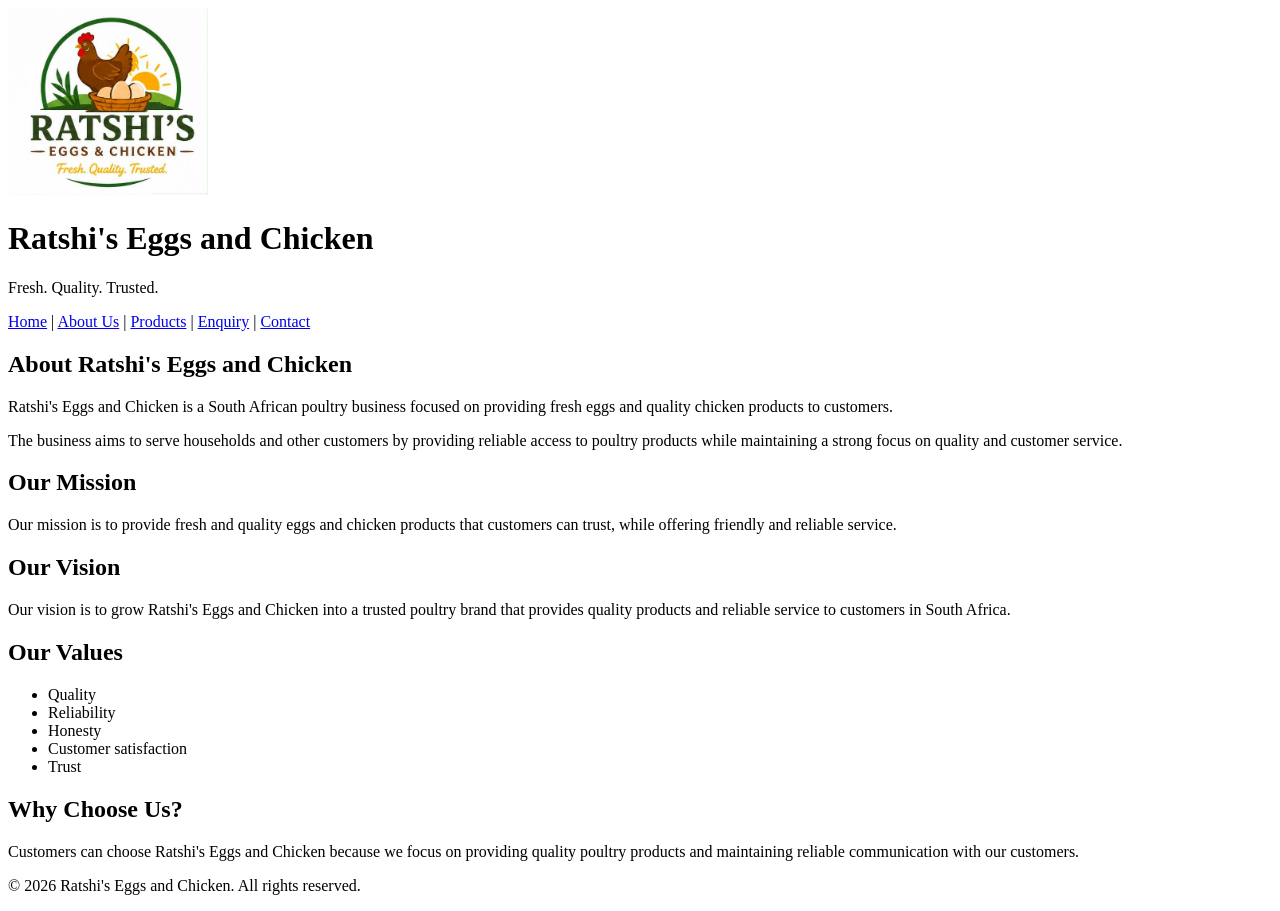
==== about.html @ d5615ce9 "Part 1 initial development" ====
<!DOCTYPE html>
<html lang="en">

<head>
    <!-- Basic webpage information and SEO metadata -->
    <meta charset="UTF-8">
    <meta name="viewport" content="width=device-width, initial-scale=1.0">

    <meta name="description"
        content="Learn about Ratshi's Eggs and Chicken, our mission, vision and commitment to providing quality poultry products.">

    <meta name="keywords"
        content="Ratshi's Eggs and Chicken, about us, eggs, chicken, poultry">

    <meta name="author" content="Ratshi's Eggs and Chicken">

    <title>About Us | Ratshi's Eggs and Chicken</title>
</head>

<body>

    <!-- Website header and navigation -->
    <header>

        <img src="images/logo.png"
             alt="Ratshi's Eggs and Chicken logo"
             width="200">

        <h1>Ratshi's Eggs and Chicken</h1>

        <p>Fresh. Quality. Trusted.</p>

        <!-- Main website navigation -->
        <nav>
            <a href="index.html">Home</a> |
            <a href="about.html">About Us</a> |
            <a href="products.html">Products</a> |
            <a href="enquiry.html">Enquiry</a> |
            <a href="contact.html">Contact</a>
        </nav>

    </header>

    <!-- Main content of the About Us page -->
    <main>

        <!-- Business information section -->
        <section>

            <h2>About Ratshi's Eggs and Chicken</h2>

            <p>
                Ratshi's Eggs and Chicken is a South African poultry
                business focused on providing fresh eggs and quality
                chicken products to customers.
            </p>

            <p>
                The business aims to serve households and other customers
                by providing reliable access to poultry products while
                maintaining a strong focus on quality and customer service.
            </p>

        </section>

        <!-- Business mission section -->
        <section>

            <h2>Our Mission</h2>

            <p>
                Our mission is to provide fresh and quality eggs and
                chicken products that customers can trust, while offering
                friendly and reliable service.
            </p>

        </section>

        <!-- Business vision section -->
        <section>

            <h2>Our Vision</h2>

            <p>
                Our vision is to grow Ratshi's Eggs and Chicken into a
                trusted poultry brand that provides quality products and
                reliable service to customers in South Africa.
            </p>

        </section>

        <!-- Business values section -->
        <section>

            <h2>Our Values</h2>

            <ul>
                <li>Quality</li>
                <li>Reliability</li>
                <li>Honesty</li>
                <li>Customer satisfaction</li>
                <li>Trust</li>
            </ul>

        </section>

        <!-- Explanation of the business's competitive value -->
        <section>

            <h2>Why Choose Us?</h2>

            <p>
                Customers can choose Ratshi's Eggs and Chicken because
                we focus on providing quality poultry products and
                maintaining reliable communication with our customers.
            </p>

        </section>

    </main>

    <!-- Website footer -->
    <footer>

        <p>&copy; 2026 Ratshi's Eggs and Chicken. All rights reserved.</p>

    </footer>

</body>

</html>
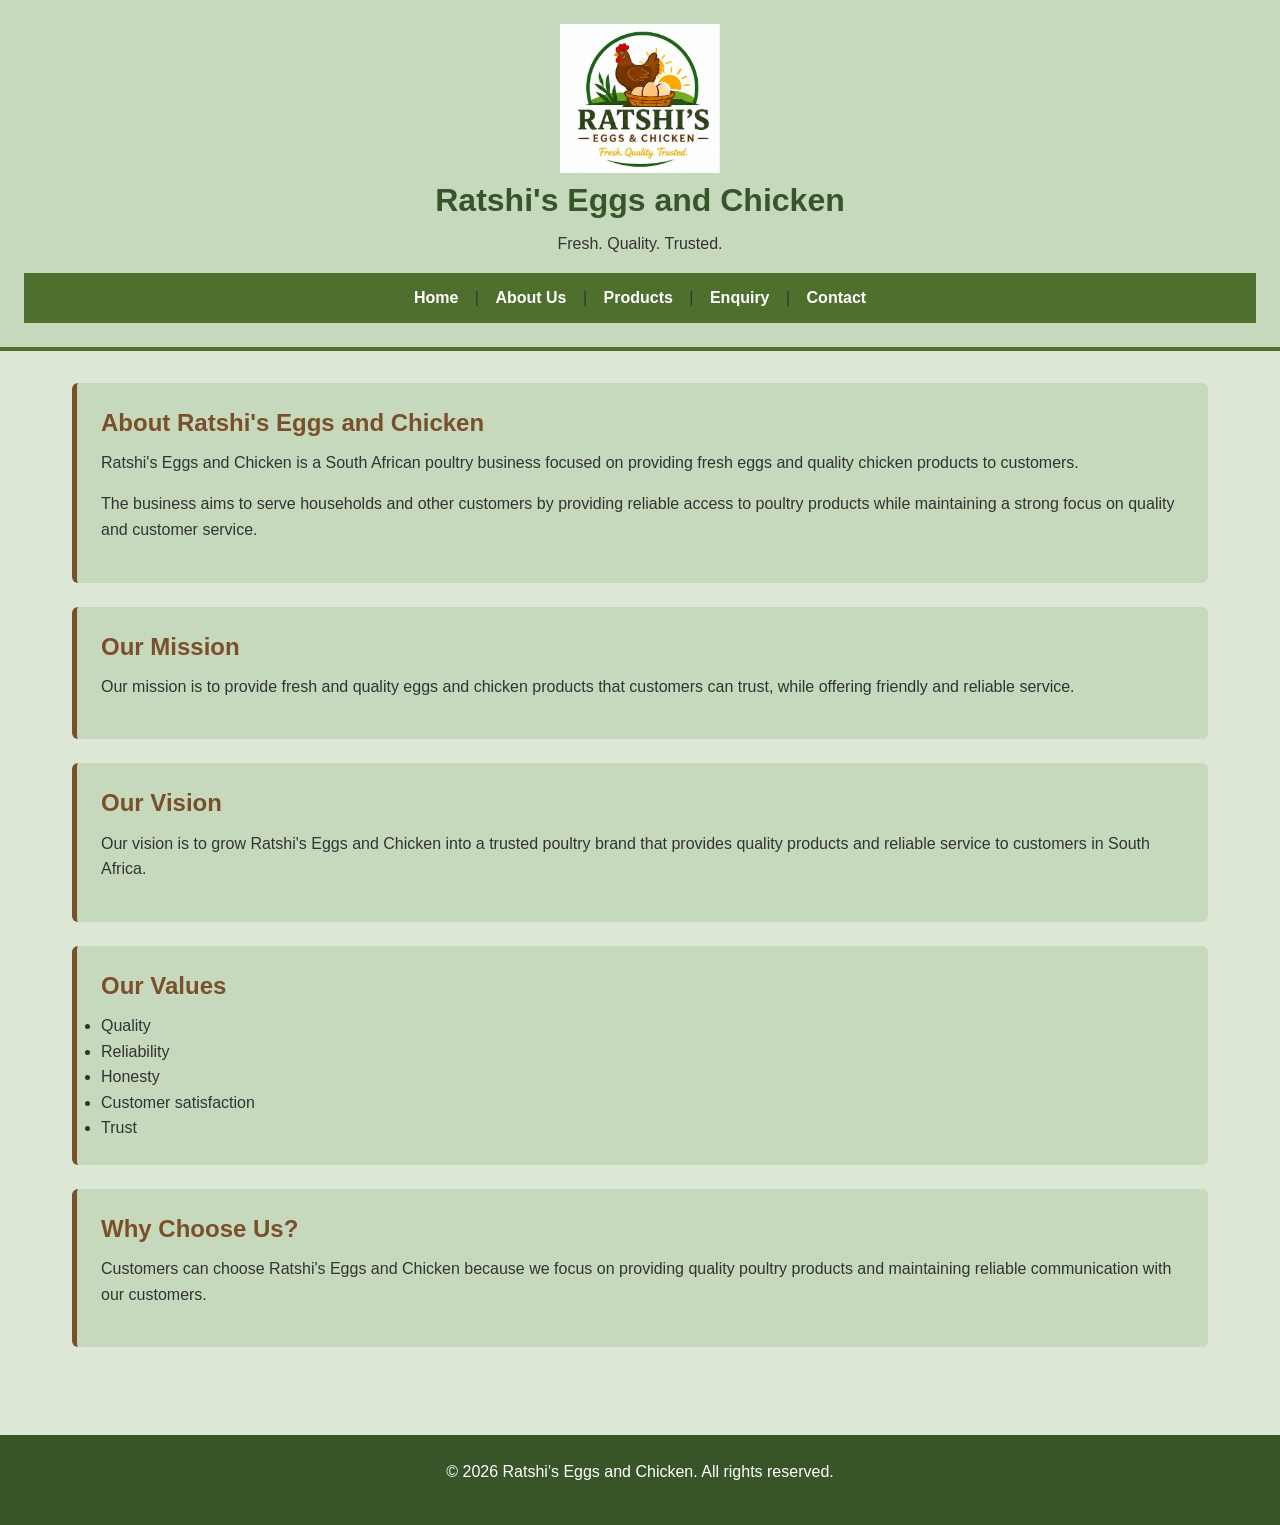
==== commit a2544af3: "commit your changes" ====
--- a/about.html
+++ b/about.html
@@ -2,6 +2,8 @@
 <html lang="en">
 
 <head>
+
+    
     <!-- Basic webpage information and SEO metadata -->
     <meta charset="UTF-8">
     <meta name="viewport" content="width=device-width, initial-scale=1.0">
@@ -15,6 +17,7 @@
     <meta name="author" content="Ratshi's Eggs and Chicken">
 
     <title>About Us | Ratshi's Eggs and Chicken</title>
+    <link rel="stylesheet" href="css/style.css">
 </head>
 
 <body>
--- a/css/style.css
+++ b/css/style.css
@@ -0,0 +1,116 @@
+/* Basic Reset */
+* {
+    margin: 0;
+    padding: 0;
+    box-sizing: border-box;
+}
+/* General Page Styling */
+html {
+    font-size: 16px;
+}
+body {
+    font-family: Arial, Helvetica, sans-serif;
+    font-size: 1rem;
+    line-height: 1.6;
+    color: #333333;
+    background-color: #dce8d5;
+}
+/* Header */
+header {
+    background-color: #c7d9bd;
+    text-align: center;
+    padding: 1.5rem;
+    border-bottom: 4px solid #4f6f2f;
+}
+/* Logo */
+header img {
+    width: 160px;
+    max-width: 100%;
+    height: auto;
+}
+/* Main Heading */
+h1 {
+    font-size: 2rem;
+    line-height: 1.2;
+    margin-bottom: 0.75rem;
+    color: #38552a;
+}
+/* Section Headings */
+h2 {
+    font-size: 1.5rem;
+    line-height: 1.3;
+    margin-bottom: 0.75rem;
+    color: #7a4f2b;
+}
+h3 {
+    font-size: 1.25rem;
+    line-height: 1.3;
+    margin-bottom: 0.5rem;
+    color: #38552a;
+}
+/* Paragraphs */
+p {
+    margin-bottom: 1rem;
+}
+/* Navigation */
+nav {
+    background-color: #4f6f2f;
+    padding: 0.75rem;
+    text-align: center;
+}
+nav a {
+    color: #ffffff;
+    font-weight: bold;
+    margin: 0 0.75rem;
+    text-decoration: none;
+}
+nav a:hover {
+    color: #f2c14e;
+    text-decoration: underline;
+}
+/* Main Content */
+main {
+    max-width: 1200px;
+    margin: 0 auto;
+    padding: 2rem;
+}
+/* Content Sections */
+section {
+    background-color: #c7d9bd;
+    padding: 1.5rem;
+    margin-bottom: 1.5rem;
+    border-left: 5px solid #7a4f2b;
+    border-radius: 6px;
+}
+/* Links */
+a {
+    color: #38552a;
+}
+a:hover {
+    color: #7a4f2b;
+}
+/* Buttons */
+button {
+    background-color: #38552a;
+    color: #ffffff;
+    border: none;
+    padding: 0.75rem 1.25rem;
+    border-radius: 5px;
+    cursor: pointer;
+}
+button:hover {
+    background-color: #7a4f2b;
+}
+/* Footer */
+footer {
+    background-color: #38552a;
+    color: #ffffff;
+    text-align: center;
+    padding: 1.5rem;
+    margin-top: 2rem;
+}
+/* Responsive Images */
+img {
+    max-width: 100%;
+    height: auto;
+}
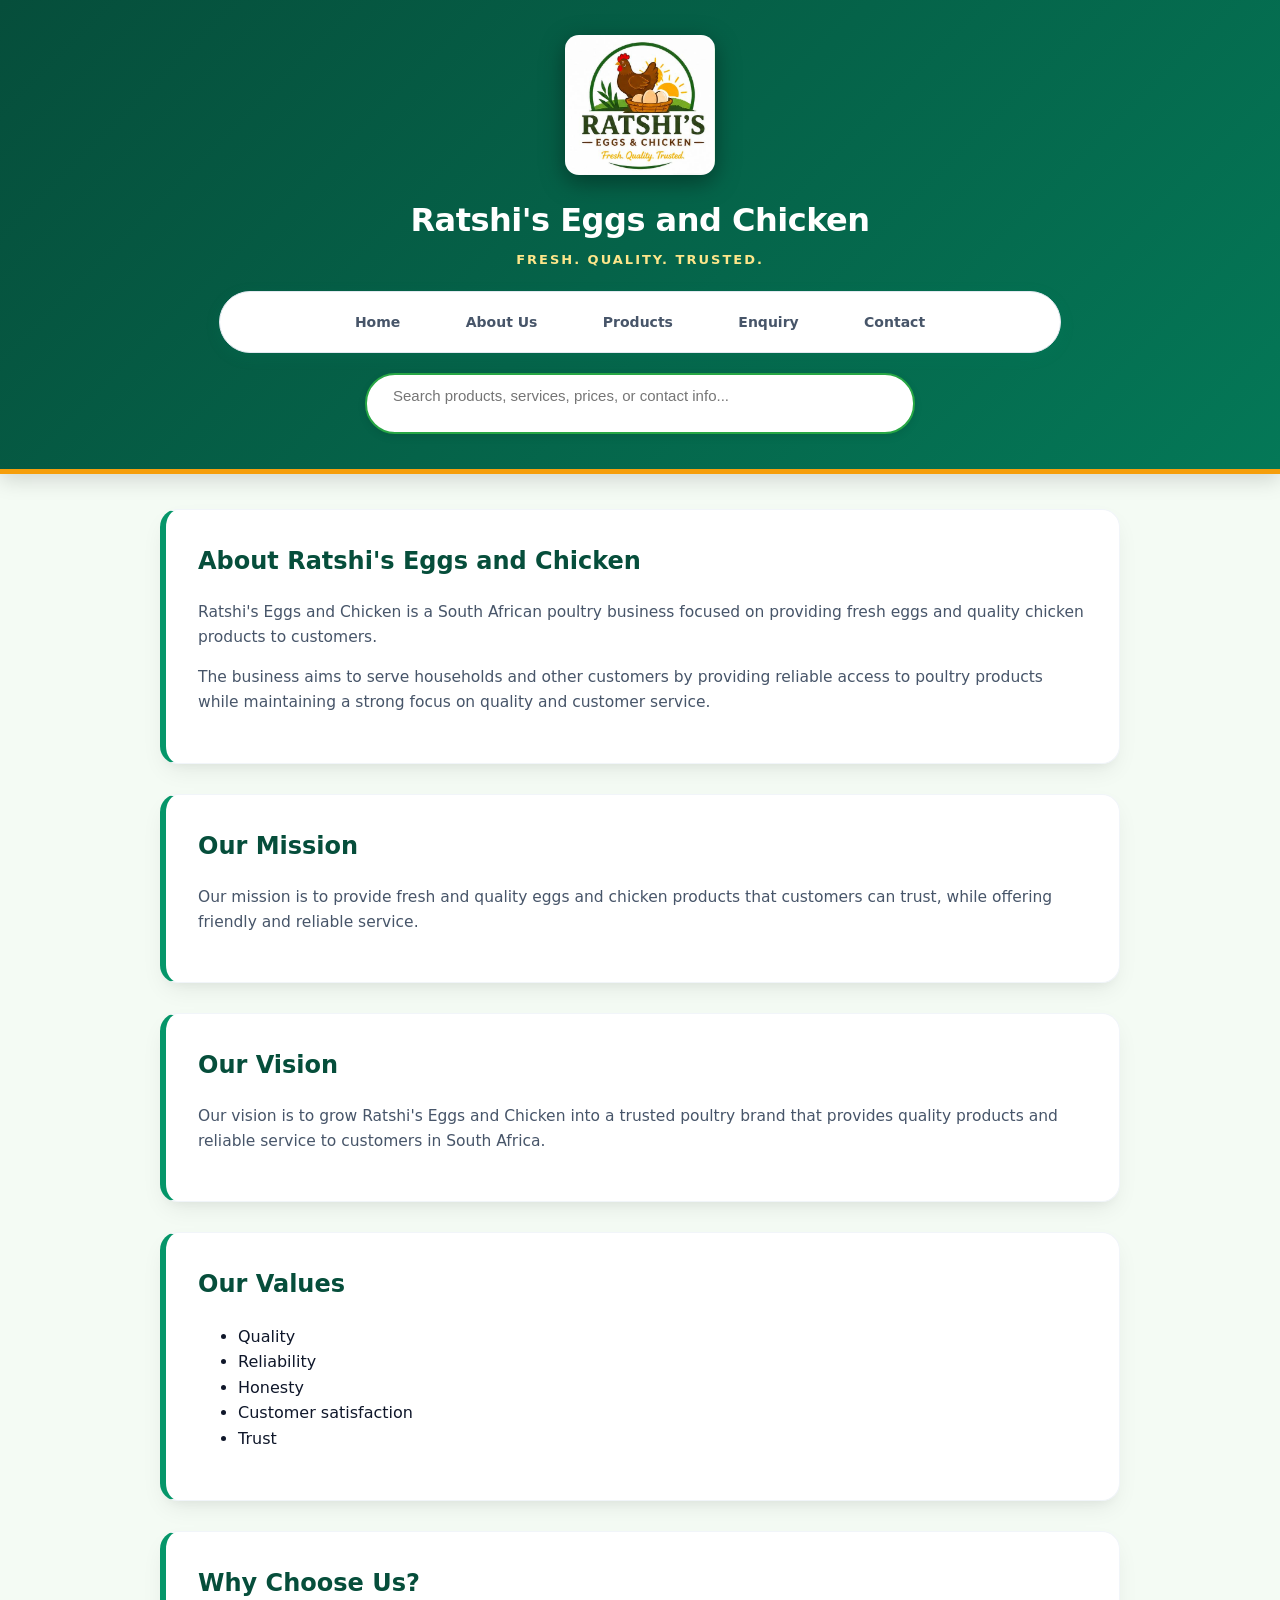
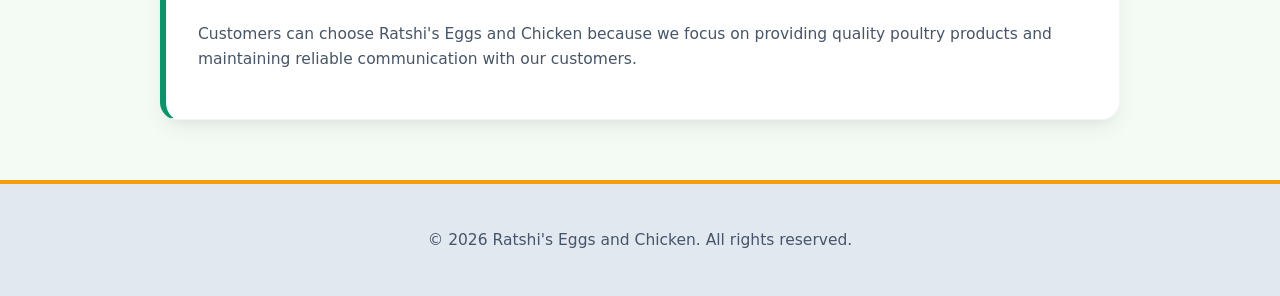
==== commit 35a80182: "Completed Part 3: search engine, form validation, commercial CSS, and updated README" ====
--- a/about.html
+++ b/about.html
@@ -41,6 +41,28 @@
             <a href="enquiry.html">Enquiry</a> |
             <a href="contact.html">Contact</a>
         </nav>
+        <!-- PROFESSIONAL GLOBAL SEARCH BAR -->
+      <div style="max-width: 550px; margin: 18px auto 10px auto; position: relative; font-family: 'Segoe UI', Tahoma, Geneva, Verdana, sans-serif;">
+        <div style="display: flex; align-items: center; background: #ffffff; border: 2px solid #28a745; border-radius: 30px; padding: 4px 16px; box-shadow: 0 3px 8px rgba(0,0,0,0.08);">
+          <span style="font-size: 18px; color: #28a745; margin-right: 10px;"></span>
+          <input 
+            type="text" 
+            id="globalSearchInput" 
+            onkeyup="searchEntireWebsite()" 
+            placeholder="Search products, services, prices, or contact info..." 
+            style="width: 100%; border: none; outline: none; font-size: 15px; color: #333; background: transparent; padding: 8px 0;"
+          >
+        </div>
+
+        <!-- SEARCH RESULTS DROPDOWN MODAL -->
+        <div id="globalSearchResults" style="display: none; position: absolute; top: 110%; left: 0; right: 0; background: #ffffff; border: 1px solid #e0e0e0; border-radius: 12px; box-shadow: 0 8px 24px rgba(0,0,0,0.15); z-index: 1000; padding: 16px; text-align: left;">
+          <div style="display: flex; justify-content: space-between; align-items: center; border-bottom: 1px solid #f0f0f0; padding-bottom: 10px; margin-bottom: 10px;">
+            <span style="font-weight: 600; color: #28a745; font-size: 14px; text-transform: uppercase; letter-spacing: 0.5px;">Search Results</span>
+            <button onclick="closeSearchResults()" type="button" style="background: #f1f1f1; border: none; border-radius: 50%; width: 26px; height: 26px; cursor: pointer; font-weight: bold; color: #666; display: flex; align-items: center; justify-content: center;">✕</button>
+          </div>
+          <ul id="searchResultsList" style="list-style: none; padding: 0; margin: 0; max-height: 280px; overflow-y: auto;"></ul>
+        </div>
+      </div>
 
     </header>
 
@@ -128,7 +150,60 @@
         <p>&copy; 2026 Ratshi's Eggs and Chicken. All rights reserved.</p>
 
     </footer>
-
+<script>
+  const sitePages = [
+    { name: "Fresh Organic Eggs", url: "products.html", desc: "Tray of 30 brown, free-range, organic eggs." },
+    { name: "Fresh Chicken & Portions", url: "products.html", desc: "Whole chicken, breasts, drumsticks, and wings." },
+    { name: "Product Prices & Availability", url: "enquiry.html", desc: "Inquire about costs, current stock, and bulk pricing." },
+    { name: "Volunteer & Sponsorship Opportunities", url: "enquiry.html", desc: "Join us as a sponsor or volunteer for our community farm project." },
+    { name: "About Ratshi's Eggs and Chicken", url: "about.html", desc: "Our background, vision, mission, and quality standards." },
+    { name: "Contact Us", url: "contact.html", desc: "Send direct messages, inquiries, and customer feedback." },
+    { name: "Home Page", url: "index.html", desc: "Welcome to Ratshi's Eggs and Chicken official site." }
+  ];
+
+  function searchEntireWebsite() {
+    let query = document.getElementById('globalSearchInput').value.toLowerCase().trim();
+    let resultsBox = document.getElementById('globalSearchResults');
+    let resultsList = document.getElementById('searchResultsList');
+
+    if (query === "") {
+      resultsBox.style.display = "none";
+      return;
+    }
+
+    resultsList.innerHTML = "";
+    let matches = sitePages.filter(page => 
+      page.name.toLowerCase().includes(query) || 
+      page.desc.toLowerCase().includes(query)
+    );
+
+    if (matches.length > 0) {
+      matches.forEach(item => {
+        let li = document.createElement('li');
+        li.style.padding = "10px 8px";
+        li.style.borderBottom = "1px solid #f5f5f5";
+        li.innerHTML = `
+          <a href="${item.url}" style="color: #28a745; font-weight: 600; text-decoration: none; font-size: 15px; display: block;">${item.name}</a>
+          <span style="color: #666; font-size: 13px;">${item.desc}</span>
+        `;
+        resultsList.appendChild(li);
+      });
+    } else {
+      resultsList.innerHTML = `
+        <li style="color: #888; padding: 12px 8px; font-size: 14px; text-align: center;">
+          No matching pages found for "<strong>${query}</strong>". Try searching <em>eggs</em>, <em>chicken</em>, or <em>price</em>.
+        </li>
+      `;
+    }
+
+    resultsBox.style.display = "block";
+  }
+
+  function closeSearchResults() {
+    document.getElementById('globalSearchResults').style.display = "none";
+    document.getElementById('globalSearchInput').value = "";
+  }
+</script>
 </body>
 
 </html>
--- a/css/style.css
+++ b/css/style.css
@@ -1,116 +1,276 @@
-/* Basic Reset */
-* {
-    margin: 0;
-    padding: 0;
-    box-sizing: border-box;
-}
-/* General Page Styling */
-html {
-    font-size: 16px;
-}
+/* ==========================================================================
+   RATSHI'S EGGS & CHICKEN - ENTICING & APPETIZING COMMERCIAL THEME
+   ========================================================================== */
+
+/* 1. Market-Tested Color Palette */
+:root {
+  --bg-fresh: #F4FBF4;             /* Soft Farm Cream Background */
+  --card-white: #FFFFFF;           /* Pure White Container Background */
+  --text-main: #0F172A;            /* Deep Charcoal Text for Crisp Contrast */
+  --text-muted: #475569;           /* Soft Slate Text */
+  
+  --primary-green: #059669;        /* Fresh Organic Farm Green */
+  --primary-dark: #064E3B;         /* Deep Forest Green Header */
+  
+  --accent-gold: #F59E0B;          /* Warm Rich Egg-Yolk Gold */
+  --accent-gold-light: #FFFBEB;    /* Soft Amber Glow Highlight */
+  
+  --action-red: #DC2626;           /* High-Converting Buy/Order Button */
+  --border-subtle: #E2E8F0;        /* Subtle Border Lines */
+  
+  --shadow-card: 0 10px 25px -5px rgba(0, 0, 0, 0.08), 0 8px 10px -6px rgba(0, 0, 0, 0.04);
+  --shadow-hover: 0 20px 35px -10px rgba(5, 150, 105, 0.22);
+}
+
+/* 2. Base Setup */
 body {
-    font-family: Arial, Helvetica, sans-serif;
-    font-size: 1rem;
-    line-height: 1.6;
-    color: #333333;
-    background-color: #dce8d5;
-}
-/* Header */
+  font-family: 'Inter', 'Segoe UI', system-ui, -apple-system, sans-serif;
+  background-color: var(--bg-fresh);
+  color: var(--text-main);
+  margin: 0;
+  padding: 0;
+  line-height: 1.6;
+}
+
+/* 3. Appetizing Header & Banner */
 header {
-    background-color: #c7d9bd;
-    text-align: center;
-    padding: 1.5rem;
-    border-bottom: 4px solid #4f6f2f;
-}
-/* Logo */
+  background: linear-gradient(135deg, #064E3B 0%, #047857 100%);
+  color: #ffffff;
+  text-align: center;
+  padding: 35px 20px 25px 20px;
+  border-bottom: 5px solid var(--accent-gold);
+  box-shadow: 0 6px 20px rgba(0, 0, 0, 0.15);
+}
+
 header img {
-    width: 160px;
-    max-width: 100%;
-    height: auto;
-}
-/* Main Heading */
-h1 {
-    font-size: 2rem;
-    line-height: 1.2;
-    margin-bottom: 0.75rem;
-    color: #38552a;
-}
-/* Section Headings */
+  max-width: 150px;
+  height: auto;
+  filter: drop-shadow(0 6px 12px rgba(0, 0, 0, 0.3));
+  transition: transform 0.3s ease;
+}
+
+header img:hover {
+  transform: scale(1.05);
+}
+
+header h1 {
+  margin: 12px 0 4px 0;
+  font-size: 32px;
+  font-weight: 800;
+  letter-spacing: -0.5px;
+}
+
+header p {
+  color: #FDE68A;
+  font-weight: 700;
+  text-transform: uppercase;
+  font-size: 13px;
+  letter-spacing: 2px;
+  margin: 0;
+}
+
+/* 4. Sleek Navigation Pill Bar */
+nav {
+  background: var(--card-white);
+  padding: 10px 20px;
+  max-width: 800px;
+  margin: 20px auto;
+  border-radius: 40px;
+  box-shadow: 0 4px 15px rgba(5, 150, 105, 0.12);
+  border: 1px solid var(--border-subtle);
+  display: flex;
+  justify-content: center;
+  flex-wrap: wrap;
+  gap: 10px;
+}
+
+nav a {
+  color: var(--text-muted);
+  text-decoration: none;
+  font-weight: 600;
+  font-size: 14px;
+  padding: 9px 20px;
+  border-radius: 20px;
+  transition: all 0.25s ease;
+}
+
+nav a:hover, nav a.active {
+  background-color: var(--primary-green);
+  color: #ffffff;
+  box-shadow: 0 4px 12px rgba(5, 150, 105, 0.35);
+  transform: translateY(-1px);
+}
+
+/* 5. Main Layout & Interactive Sections */
+main {
+  max-width: 960px;
+  margin: 35px auto;
+  padding: 0 20px;
+}
+
+section {
+  background-color: var(--card-white);
+  border-radius: 18px;
+  padding: 32px;
+  margin-bottom: 30px;
+  border-left: 6px solid var(--primary-green);
+  box-shadow: var(--shadow-card);
+  border-top: 1px solid #F1F5F9;
+  border-right: 1px solid #F1F5F9;
+  border-bottom: 1px solid #F1F5F9;
+  transition: all 0.3s ease;
+}
+
+section:hover {
+  transform: translateY(-2px);
+  box-shadow: var(--shadow-hover);
+}
+
 h2 {
-    font-size: 1.5rem;
-    line-height: 1.3;
-    margin-bottom: 0.75rem;
-    color: #7a4f2b;
-}
-h3 {
-    font-size: 1.25rem;
-    line-height: 1.3;
-    margin-bottom: 0.5rem;
-    color: #38552a;
-}
-/* Paragraphs */
+  color: var(--primary-dark);
+  margin-top: 0;
+  font-size: 24px;
+  font-weight: 700;
+}
+
 p {
-    margin-bottom: 1rem;
-}
-/* Navigation */
-nav {
-    background-color: #4f6f2f;
-    padding: 0.75rem;
-    text-align: center;
-}
-nav a {
-    color: #ffffff;
-    font-weight: bold;
-    margin: 0 0.75rem;
-    text-decoration: none;
-}
-nav a:hover {
-    color: #f2c14e;
-    text-decoration: underline;
-}
-/* Main Content */
-main {
-    max-width: 1200px;
-    margin: 0 auto;
-    padding: 2rem;
-}
-/* Content Sections */
-section {
-    background-color: #c7d9bd;
-    padding: 1.5rem;
-    margin-bottom: 1.5rem;
-    border-left: 5px solid #7a4f2b;
-    border-radius: 6px;
-}
-/* Links */
-a {
-    color: #38552a;
-}
-a:hover {
-    color: #7a4f2b;
-}
-/* Buttons */
-button {
-    background-color: #38552a;
-    color: #ffffff;
-    border: none;
-    padding: 0.75rem 1.25rem;
-    border-radius: 5px;
-    cursor: pointer;
-}
-button:hover {
-    background-color: #7a4f2b;
-}
-/* Footer */
+  color: var(--text-muted);
+  font-size: 15.5px;
+}
+
+/* ==========================================================================
+   6. HIGH-ATTRACTION PRODUCT IMAGE & CARD STYLING (ENTICING UPGRADE)
+   ========================================================================== */
+
+/* Universal Image Styling: Curved Corners & Smooth Depth */
+img {
+  max-width: 100%;
+  height: auto;
+  border-radius: 14px;
+  box-shadow: 0 8px 20px rgba(0, 0, 0, 0.1);
+  transition: transform 0.4s cubic-bezier(0.165, 0.84, 0.44, 1), box-shadow 0.4s ease;
+  object-fit: cover;
+}
+
+/* Interactive Hover Effect on Images */
+img:hover {
+  transform: scale(1.03);
+  box-shadow: 0 14px 28px rgba(5, 150, 105, 0.25);
+}
+
+/* Dedicated Product Card Showcase Grid */
+.product-grid {
+  display: grid;
+  grid-template-columns: repeat(auto-fit, minmax(260px, 1fr));
+  gap: 24px;
+  margin-top: 20px;
+}
+
+.product-card {
+  background: var(--card-white);
+  border-radius: 16px;
+  padding: 16px;
+  border: 1px solid #E2E8F0;
+  box-shadow: 0 4px 12px rgba(0, 0, 0, 0.04);
+  transition: all 0.3s ease;
+  text-align: center;
+}
+
+.product-card:hover {
+  transform: translateY(-5px);
+  box-shadow: var(--shadow-hover);
+  border-color: var(--primary-green);
+}
+
+.product-card img {
+  width: 100%;
+  height: 200px;
+  object-fit: cover;
+  border-radius: 12px;
+  margin-bottom: 12px;
+}
+
+/* Price & Badge Highlights */
+.price-tag {
+  display: inline-block;
+  background-color: var(--accent-gold-light);
+  color: #B45309;
+  font-weight: 800;
+  font-size: 18px;
+  padding: 6px 14px;
+  border-radius: 20px;
+  border: 1px solid #FDE68A;
+  margin: 10px 0;
+}
+
+.badge {
+  display: inline-block;
+  background-color: #ECFDF5;
+  color: var(--primary-green);
+  font-size: 12px;
+  font-weight: 700;
+  text-transform: uppercase;
+  padding: 4px 12px;
+  border-radius: 12px;
+  letter-spacing: 0.5px;
+  margin-bottom: 8px;
+}
+
+/* 7. Conversion Buttons & Form Styling */
+input[type="text"], input[type="email"], select, textarea {
+  width: 100%;
+  padding: 13px 16px;
+  border: 2px solid var(--border-subtle);
+  border-radius: 12px;
+  margin-bottom: 16px;
+  box-sizing: border-box;
+  font-size: 15px;
+  background-color: #FAFAFA;
+  outline: none;
+  transition: all 0.2s ease;
+}
+
+input[type="text"]:focus, input[type="email"]:focus, select:focus, textarea:focus {
+  border-color: var(--primary-green);
+  background-color: #FFFFFF;
+  box-shadow: 0 0 0 4px rgba(5, 150, 105, 0.15);
+}
+
+button, input[type="submit"] {
+  background: linear-gradient(135deg, var(--primary-green) 0%, #047857 100%);
+  color: #ffffff;
+  border: none;
+  padding: 13px 26px;
+  border-radius: 12px;
+  font-weight: 700;
+  font-size: 15px;
+  cursor: pointer;
+  box-shadow: 0 4px 14px rgba(5, 150, 105, 0.3);
+  transition: all 0.25s ease;
+}
+
+button:hover, input[type="submit"]:hover {
+  transform: translateY(-2px);
+  box-shadow: 0 6px 20px rgba(5, 150, 105, 0.45);
+}
+
+/* High-Impact Order Button */
+.btn-order {
+  background: linear-gradient(135deg, var(--action-red) 0%, #B91C1C 100%) !important;
+  box-shadow: 0 4px 14px rgba(220, 38, 38, 0.35) !important;
+}
+
+.btn-order:hover {
+  box-shadow: 0 6px 22px rgba(220, 38, 38, 0.5) !important;
+}
+
+/* 8. Professional Footer */
 footer {
-    background-color: #38552a;
-    color: #ffffff;
-    text-align: center;
-    padding: 1.5rem;
-    margin-top: 2rem;
-}
-/* Responsive Images */
-img {
-    max-width: 100%;
-    height: auto;
+  text-align: center;
+  padding: 28px 20px;
+  color: var(--text-muted);
+  font-size: 14px;
+  background-color: #E2E8F0;
+  margin-top: 60px;
+  border-top: 4px solid var(--accent-gold);
 }
